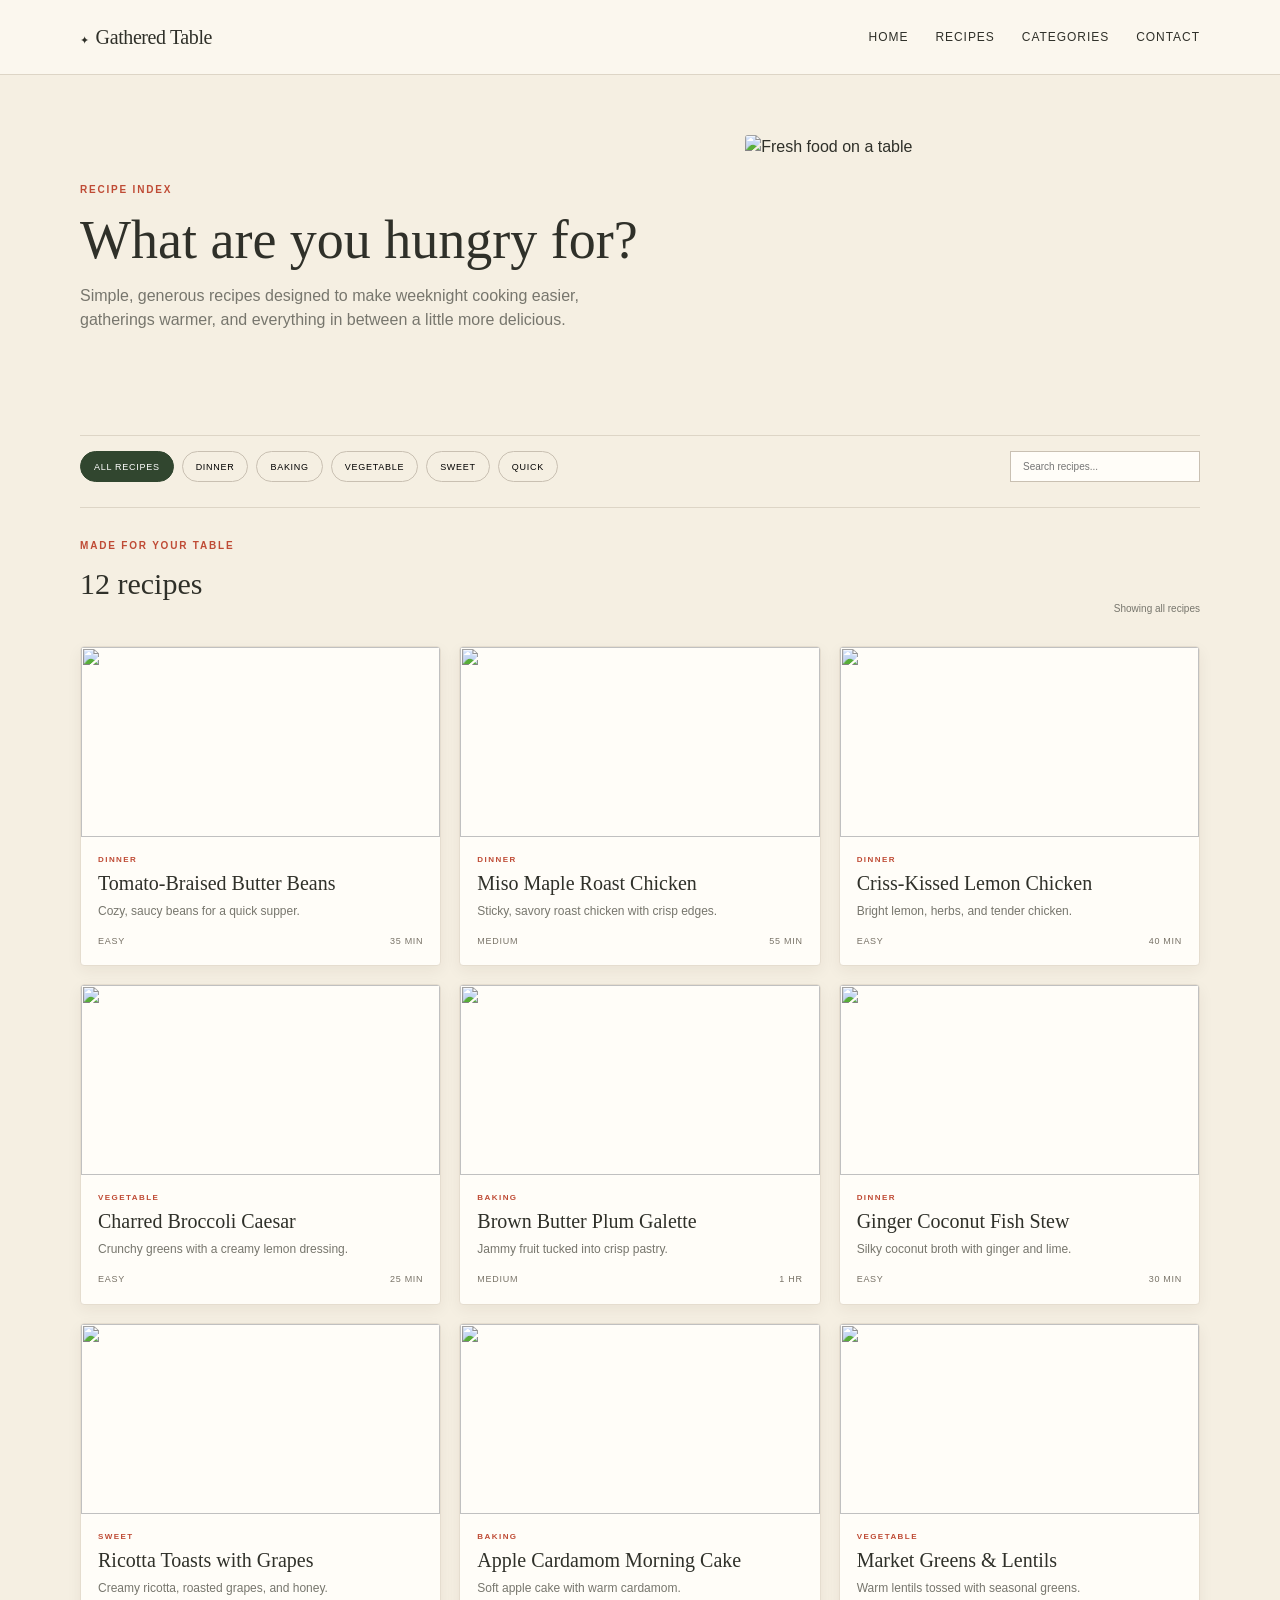
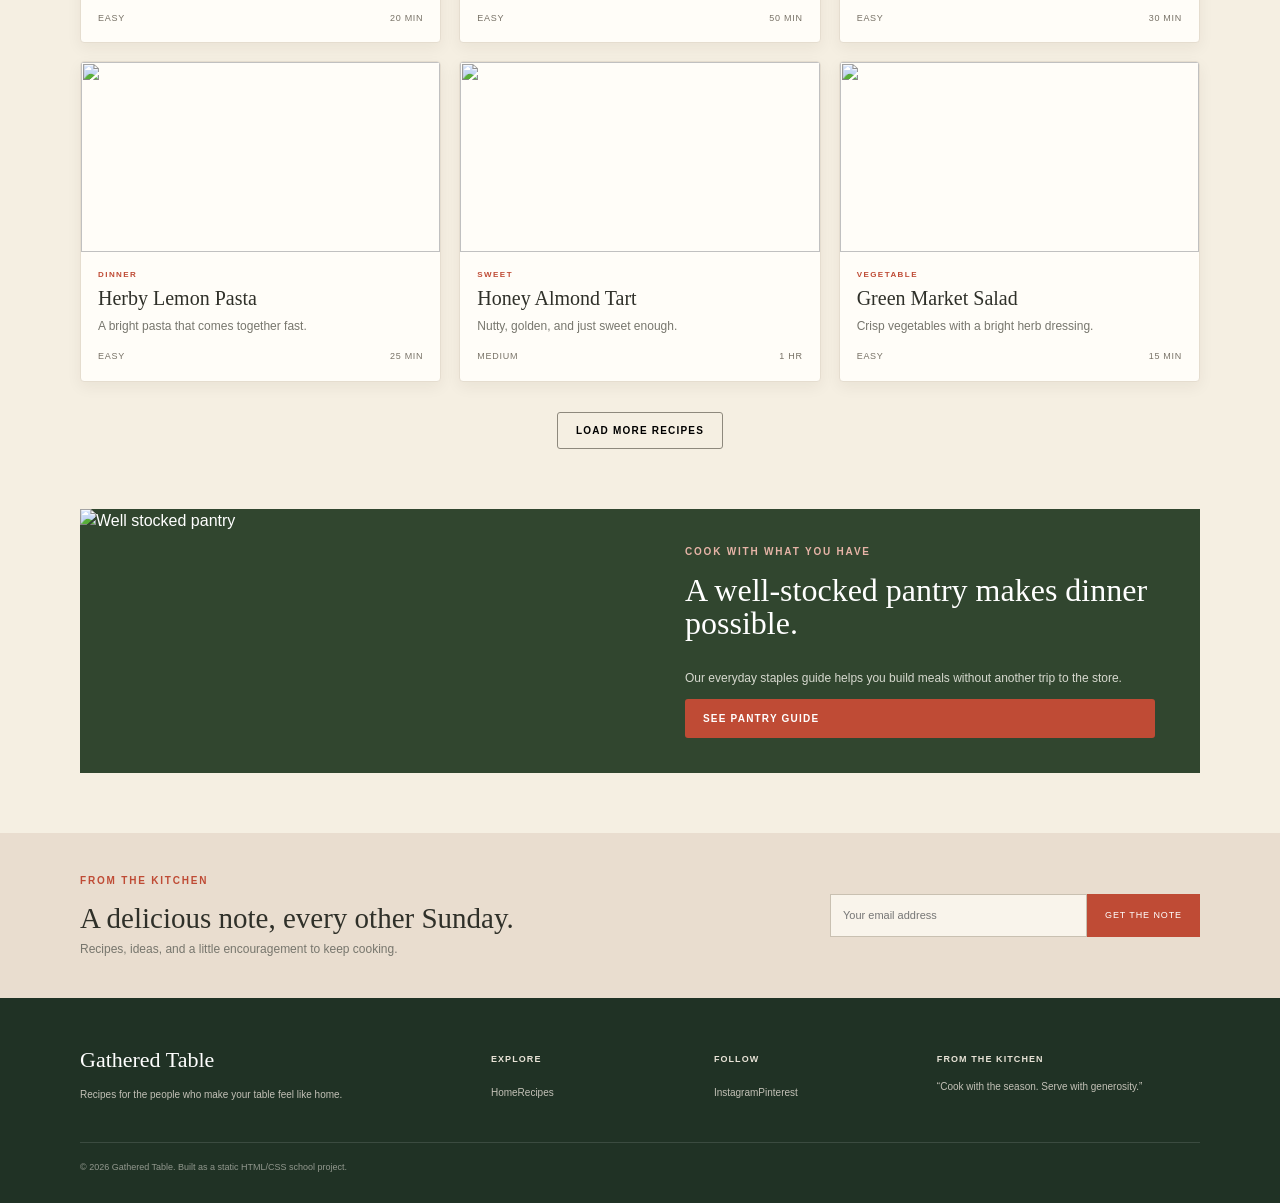
==== index.html @ a22e73cb "Add files via upload" ====
<!DOCTYPE html>
<html lang="en">
<head>
  <meta charset="UTF-8">
  <meta name="viewport" content="width=device-width, initial-scale=1.0">
  <title>Gathered Table — Recipe Index</title>
  <link rel="stylesheet" href="styles.css">
</head>
<body>
<header class="site-header">
  <div class="container nav">
    <a class="logo" href="index.html">Gathered Table</a>
    <nav class="nav-links">
      <a href="index.html">Home</a>
      <a href="recipes.html">Recipes</a>
      <a href="#categories">Categories</a>
      <a href="#contact">Contact</a>
    </nav>
  </div>
</header>

<main>
  <section class="container index-hero">
    <div>
      <div class="eyebrow">Recipe index</div>
      <h1>What are you hungry for?</h1>
      <p>Simple, generous recipes designed to make weeknight cooking easier, gatherings warmer, and everything in between a little more delicious.</p>
    </div>
    <div class="index-image">
      <img src="https://images.unsplash.com/photo-1601050690597-df0568f70950?auto=format&fit=crop&w=1000&q=85" alt="Fresh food on a table">
    </div>
  </section>

  <section class="container" id="categories">
    <div class="filters">
      <button class="filter active" onclick="filterCards('all', this)">All recipes</button>
      <button class="filter" onclick="filterCards('dinner', this)">Dinner</button>
      <button class="filter" onclick="filterCards('bake', this)">Baking</button>
      <button class="filter" onclick="filterCards('vegetable', this)">Vegetable</button>
      <button class="filter" onclick="filterCards('sweet', this)">Sweet</button>
      <button class="filter" onclick="filterCards('quick', this)">Quick</button>
      <input class="search" id="searchBox" type="search" placeholder="Search recipes..." oninput="searchCards()">
    </div>

    <div class="section-head" style="margin-top:30px;margin-bottom:0">
      <div>
        <div class="eyebrow">Made for your table</div>
        <h2 style="font-size:30px">12 recipes</h2>
      </div>
      <span style="font-size:10px;color:var(--muted)">Showing all recipes</span>
    </div>

    <div class="recipe-grid index-grid" id="recipeGrid">
      <article class="card recipe-card" data-tags="dinner quick">
        <div class="card-img"><img src="https://images.unsplash.com/photo-1547592180-85f173990554?auto=format&fit=crop&w=800&q=80" alt=""></div>
        <div class="card-body"><div class="eyebrow">Dinner</div><h3>Tomato-Braised Butter Beans</h3><p>Cozy, saucy beans for a quick supper.</p><div class="meta"><span>Easy</span><span>35 min</span></div></div>
      </article>
      <article class="card recipe-card" data-tags="dinner">
        <div class="card-img"><img src="https://images.unsplash.com/photo-1600891964599-f61ba0e24092?auto=format&fit=crop&w=800&q=80" alt=""></div>
        <div class="card-body"><div class="eyebrow">Dinner</div><h3>Miso Maple Roast Chicken</h3><p>Sticky, savory roast chicken with crisp edges.</p><div class="meta"><span>Medium</span><span>55 min</span></div></div>
      </article>
      <article class="card recipe-card" data-tags="dinner quick">
        <div class="card-img"><img src="https://images.unsplash.com/photo-1498654896293-37aacf113fd9?auto=format&fit=crop&w=800&q=80" alt=""></div>
        <div class="card-body"><div class="eyebrow">Dinner</div><h3>Criss-Kissed Lemon Chicken</h3><p>Bright lemon, herbs, and tender chicken.</p><div class="meta"><span>Easy</span><span>40 min</span></div></div>
      </article>
      <article class="card recipe-card" data-tags="vegetable quick">
        <div class="card-img"><img src="https://images.unsplash.com/photo-1512621776951-a57141f2eefd?auto=format&fit=crop&w=800&q=80" alt=""></div>
        <div class="card-body"><div class="eyebrow">Vegetable</div><h3>Charred Broccoli Caesar</h3><p>Crunchy greens with a creamy lemon dressing.</p><div class="meta"><span>Easy</span><span>25 min</span></div></div>
      </article>
      <article class="card recipe-card" data-tags="bake sweet">
        <div class="card-img"><img src="https://images.unsplash.com/photo-1519915028121-7d3463d20b13?auto=format&fit=crop&w=800&q=80" alt=""></div>
        <div class="card-body"><div class="eyebrow">Baking</div><h3>Brown Butter Plum Galette</h3><p>Jammy fruit tucked into crisp pastry.</p><div class="meta"><span>Medium</span><span>1 hr</span></div></div>
      </article>
      <article class="card recipe-card" data-tags="dinner quick">
        <div class="card-img"><img src="https://images.unsplash.com/photo-1515003197210-e0cd71810b5f?auto=format&fit=crop&w=800&q=80" alt=""></div>
        <div class="card-body"><div class="eyebrow">Dinner</div><h3>Ginger Coconut Fish Stew</h3><p>Silky coconut broth with ginger and lime.</p><div class="meta"><span>Easy</span><span>30 min</span></div></div>
      </article>
      <article class="card recipe-card" data-tags="sweet bake">
        <div class="card-img"><img src="https://images.unsplash.com/photo-1490474418585-ba9bad8fd0ea?auto=format&fit=crop&w=800&q=80" alt=""></div>
        <div class="card-body"><div class="eyebrow">Sweet</div><h3>Ricotta Toasts with Grapes</h3><p>Creamy ricotta, roasted grapes, and honey.</p><div class="meta"><span>Easy</span><span>20 min</span></div></div>
      </article>
      <article class="card recipe-card" data-tags="bake sweet">
        <div class="card-img"><img src="https://images.unsplash.com/photo-1565958011703-44f9829ba187?auto=format&fit=crop&w=800&q=80" alt=""></div>
        <div class="card-body"><div class="eyebrow">Baking</div><h3>Apple Cardamom Morning Cake</h3><p>Soft apple cake with warm cardamom.</p><div class="meta"><span>Easy</span><span>50 min</span></div></div>
      </article>
      <article class="card recipe-card" data-tags="vegetable quick">
        <div class="card-img"><img src="https://images.unsplash.com/photo-1540420773420-3366772f4999?auto=format&fit=crop&w=800&q=80" alt=""></div>
        <div class="card-body"><div class="eyebrow">Vegetable</div><h3>Market Greens & Lentils</h3><p>Warm lentils tossed with seasonal greens.</p><div class="meta"><span>Easy</span><span>30 min</span></div></div>
      </article>
      <article class="card recipe-card" data-tags="dinner">
        <div class="card-img"><img src="https://images.unsplash.com/photo-1473093295043-cdd812d0e601?auto=format&fit=crop&w=800&q=80" alt=""></div>
        <div class="card-body"><div class="eyebrow">Dinner</div><h3>Herby Lemon Pasta</h3><p>A bright pasta that comes together fast.</p><div class="meta"><span>Easy</span><span>25 min</span></div></div>
      </article>
      <article class="card recipe-card" data-tags="sweet bake">
        <div class="card-img"><img src="https://images.unsplash.com/photo-1565299507177-b0ac66763828?auto=format&fit=crop&w=800&q=80" alt=""></div>
        <div class="card-body"><div class="eyebrow">Sweet</div><h3>Honey Almond Tart</h3><p>Nutty, golden, and just sweet enough.</p><div class="meta"><span>Medium</span><span>1 hr</span></div></div>
      </article>
      <article class="card recipe-card" data-tags="vegetable">
        <div class="card-img"><img src="https://images.unsplash.com/photo-1540189549336-e6e99c3679fe?auto=format&fit=crop&w=800&q=80" alt=""></div>
        <div class="card-body"><div class="eyebrow">Vegetable</div><h3>Green Market Salad</h3><p>Crisp vegetables with a bright herb dressing.</p><div class="meta"><span>Easy</span><span>15 min</span></div></div>
      </article>
    </div>

    <div style="text-align:center;margin:30px 0 60px">
      <button class="btn btn-outline" onclick="alert('You reached the end of the recipe index!')">Load more recipes</button>
    </div>

    <section class="pantry">
      <div class="pantry-image"><img src="https://images.unsplash.com/photo-1596040033229-a9821ebd058d?auto=format&fit=crop&w=1000&q=85" alt="Well stocked pantry"></div>
      <div class="pantry-copy">
        <div class="eyebrow" style="color:#e6b4a7">Cook with what you have</div>
        <h2>A well-stocked pantry makes dinner possible.</h2>
        <p>Our everyday staples guide helps you build meals without another trip to the store.</p>
        <a class="btn btn-primary" href="#">See pantry guide</a>
      </div>
    </section>
  </section>

  <section class="newsletter" style="margin-top:60px">
    <div class="container newsletter-inner">
      <div>
        <div class="eyebrow">From the kitchen</div>
        <h2>A delicious note, every other Sunday.</h2>
        <p>Recipes, ideas, and a little encouragement to keep cooking.</p>
      </div>
      <form class="signup" onsubmit="event.preventDefault(); alert('Thanks for signing up!');">
        <input type="email" placeholder="Your email address" required>
        <button type="submit">Get the note</button>
      </form>
    </div>
  </section>
</main>

<footer class="footer" id="contact">
  <div class="container footer-grid">
    <div><h3>Gathered Table</h3><p>Recipes for the people who make your table feel like home.</p></div>
    <div><h4>Explore</h4><a href="index.html">Home</a><a href="recipes.html">Recipes</a></div>
    <div><h4>Follow</h4><a href="#">Instagram</a><a href="#">Pinterest</a></div>
    <div><h4>From the kitchen</h4><p>“Cook with the season. Serve with generosity.”</p></div>
  </div>
  <div class="container footer-bottom">© 2026 Gathered Table. Built as a static HTML/CSS school project.</div>
</footer>

<script>
let activeTag = 'all';

function filterCards(tag, button){
  activeTag = tag;
  document.querySelectorAll('.filter').forEach(b => b.classList.remove('active'));
  button.classList.add('active');
  applyFilters();
}
function searchCards(){ applyFilters(); }
function applyFilters(){
  const search = document.getElementById('searchBox').value.toLowerCase().trim();
  document.querySelectorAll('.recipe-card').forEach(card => {
    const tags = card.dataset.tags;
    const title = card.querySelector('h3').textContent.toLowerCase();
    const desc = card.querySelector('p').textContent.toLowerCase();
    const tagMatch = activeTag === 'all' || tags.includes(activeTag);
    const searchMatch = !search || title.includes(search) || desc.includes(search) || tags.includes(search);
    card.style.display = tagMatch && searchMatch ? '' : 'none';
  });
}
</script>
</body>
</html>
---- styles.css ----
:root{
  --cream:#f5efe2;
  --cream-2:#fbf7ee;
  --green:#31462f;
  --green-dark:#203225;
  --red:#bf4b35;
  --text:#2f3029;
  --muted:#77766d;
  --line:#ddd5c6;
  --white:#fffdf8;
  --serif: Georgia, "Times New Roman", serif;
  --sans: Arial, Helvetica, sans-serif;
}

*{box-sizing:border-box}
html{scroll-behavior:smooth}
body{
  margin:0;
  color:var(--text);
  background:var(--cream);
  font-family:var(--sans);
  line-height:1.5;
}
a{color:inherit;text-decoration:none}
img{display:block;width:100%;height:100%;object-fit:cover}

.container{width:min(1120px,92%);margin:auto}
.site-header{
  background:var(--cream-2);
  border-bottom:1px solid var(--line);
}
.nav{
  min-height:74px;
  display:flex;
  align-items:center;
  justify-content:space-between;
  gap:30px;
}
.logo{
  font-family:var(--serif);
  font-size:20px;
  letter-spacing:-.4px;
}
.logo::before{content:"✦";font-size:11px;margin-right:7px}
.nav-links{display:flex;gap:27px;font-size:12px;text-transform:uppercase;letter-spacing:.08em}
.nav-links a:hover{color:var(--red)}

.hero{
  display:grid;
  grid-template-columns:1fr 1fr;
  min-height:430px;
}
.hero-copy{
  padding:75px 8%;
  display:flex;
  justify-content:center;
  flex-direction:column;
}
.eyebrow{
  color:var(--red);
  text-transform:uppercase;
  font-size:10px;
  letter-spacing:.18em;
  font-weight:700;
  margin-bottom:15px;
}
h1,h2,h3{
  font-family:var(--serif);
  font-weight:400;
  line-height:1.05;
  margin:0 0 16px;
}
.hero h1{font-size:56px;max-width:520px}
.hero p{max-width:510px;color:var(--muted);font-size:14px}
.hero-image{min-height:430px}

.btns{display:flex;gap:10px;margin-top:20px;flex-wrap:wrap}
.btn{
  display:inline-block;
  padding:12px 18px;
  border-radius:3px;
  font-size:10px;
  text-transform:uppercase;
  letter-spacing:.12em;
  font-weight:700;
}
.btn-primary{background:var(--red);color:white}
.btn-outline{border:1px solid #8e897d;background:transparent}

.green-strip{
  background:var(--green);
  color:white;
  padding:16px 0;
  font-size:11px;
  text-transform:uppercase;
  letter-spacing:.11em;
}
.green-strip .container{display:flex;justify-content:space-between;gap:20px}

.section{padding:72px 0}
.section-head{
  display:flex;
  justify-content:space-between;
  align-items:end;
  gap:20px;
  margin-bottom:28px;
}
.section h2{font-size:38px}
.section-intro{color:var(--muted);font-size:13px;max-width:520px}
.text-link{
  font-size:10px;
  text-transform:uppercase;
  letter-spacing:.1em;
  border-bottom:1px solid var(--text);
  padding-bottom:5px;
}

.recipe-grid{
  display:grid;
  grid-template-columns:repeat(3,1fr);
  gap:18px;
}
.card{
  background:var(--white);
  border:1px solid #e5ddcf;
  box-shadow:0 5px 15px rgba(44,35,20,.06);
  border-radius:4px;
  overflow:hidden;
}
.card-img{height:220px}
.card-body{padding:17px}
.card .eyebrow{margin-bottom:7px;font-size:8px}
.card h3{font-size:23px;margin-bottom:8px}
.card p{font-size:12px;color:var(--muted);margin:0 0 15px}
.meta{
  display:flex;
  justify-content:space-between;
  color:#777166;
  font-size:9px;
  text-transform:uppercase;
  letter-spacing:.08em;
}

.appetite{padding:0 0 70px}
.appetite-grid{
  display:grid;
  grid-template-columns:repeat(4,1fr);
  gap:12px;
}
.appetite-card{
  height:250px;
  position:relative;
  overflow:hidden;
  border-radius:4px;
}
.appetite-card::after{
  content:"";
  position:absolute;inset:0;
  background:linear-gradient(transparent 45%,rgba(0,0,0,.72));
}
.appetite-card .label{
  position:absolute;z-index:2;left:18px;bottom:18px;
  color:white;font-family:var(--serif);font-size:20px;
}
.quote{
  background:var(--red);
  color:white;
  padding:68px 20px;
  text-align:center;
}
.quote p{
  font-family:var(--serif);
  font-size:24px;
  max-width:650px;
  margin:auto;
}

.newsletter{
  padding:40px 0;
  background:#e9ddcf;
}
.newsletter-inner{
  display:flex;align-items:center;justify-content:space-between;gap:30px;
}
.newsletter h2{font-size:29px;margin-bottom:7px}
.newsletter p{font-size:12px;color:var(--muted);margin:0}
.signup{display:flex;min-width:370px}
.signup input{
  flex:1;border:1px solid #c9c0b1;background:#f9f4eb;padding:12px;
  font:inherit;font-size:11px;
}
.signup button{
  border:0;background:var(--red);color:#fff;padding:0 18px;
  text-transform:uppercase;font-size:9px;letter-spacing:.1em;
}

.footer{
  background:var(--green-dark);
  color:#e8e3d7;
  padding:50px 0 28px;
}
.footer-grid{display:grid;grid-template-columns:2fr 1fr 1fr 1.4fr;gap:35px}
.footer h3{font-size:22px;color:white}
.footer h4{font-size:9px;text-transform:uppercase;letter-spacing:.12em;margin:5px 0 12px}
.footer a,.footer p{font-size:10px;color:#c3c1b7;margin:5px 0}
.footer-bottom{
  border-top:1px solid rgba(255,255,255,.12);
  margin-top:35px;padding-top:18px;
  color:#92988e;font-size:9px;
}

.index-hero{
  padding:60px 0 40px;
  display:grid;grid-template-columns:1.15fr .85fr;gap:50px;align-items:center;
}
.index-hero h1{font-size:54px}
.index-hero p{color:var(--muted);max-width:540px}
.index-image{height:260px;border-radius:3px;overflow:hidden}

.filters{
  display:flex;gap:8px;flex-wrap:wrap;
  padding:15px 0 25px;border-top:1px solid var(--line);border-bottom:1px solid var(--line);
}
.filter{
  border:1px solid #c9c0b2;background:transparent;padding:8px 13px;
  border-radius:20px;font-size:9px;text-transform:uppercase;letter-spacing:.08em;
}
.filter.active{background:var(--green);border-color:var(--green);color:white}
.search{
  margin-left:auto;border:1px solid #c9c0b2;background:var(--white);
  padding:9px 12px;min-width:190px;font-size:10px;
}
.index-grid{grid-template-columns:repeat(3,1fr);margin-top:30px}
.index-grid .card-img{height:190px}
.index-grid .card h3{font-size:20px}
.pantry{
  margin-top:60px;background:var(--green);color:white;
  display:grid;grid-template-columns:1fr 1fr;min-height:210px;
}
.pantry-copy{padding:35px 45px;display:flex;flex-direction:column;justify-content:center}
.pantry-copy h2{font-size:32px}
.pantry-copy p{color:#d7d9cf;font-size:12px}
.pantry-image{min-height:210px}

@media(max-width:800px){
  .nav{min-height:64px}
  .nav-links{gap:12px;font-size:9px}
  .hero,.index-hero,.pantry{grid-template-columns:1fr}
  .hero-copy{padding:55px 8%}
  .hero h1,.index-hero h1{font-size:43px}
  .hero-image{min-height:300px}
  .recipe-grid,.index-grid{grid-template-columns:1fr 1fr}
  .appetite-grid{grid-template-columns:1fr 1fr}
  .newsletter-inner{align-items:flex-start;flex-direction:column}
  .signup{width:100%;min-width:0}
  .footer-grid{grid-template-columns:1fr 1fr}
  .search{margin-left:0;width:100%}
}
@media(max-width:520px){
  .nav-links a:nth-child(n+3){display:none}
  .green-strip .container{flex-direction:column}
  .recipe-grid,.index-grid,.appetite-grid,.footer-grid{grid-template-columns:1fr}
  .section{padding:50px 0}
  .section-head{display:block}
  .section-head .text-link{display:inline-block;margin-top:12px}
  .appetite-card{height:210px}
}
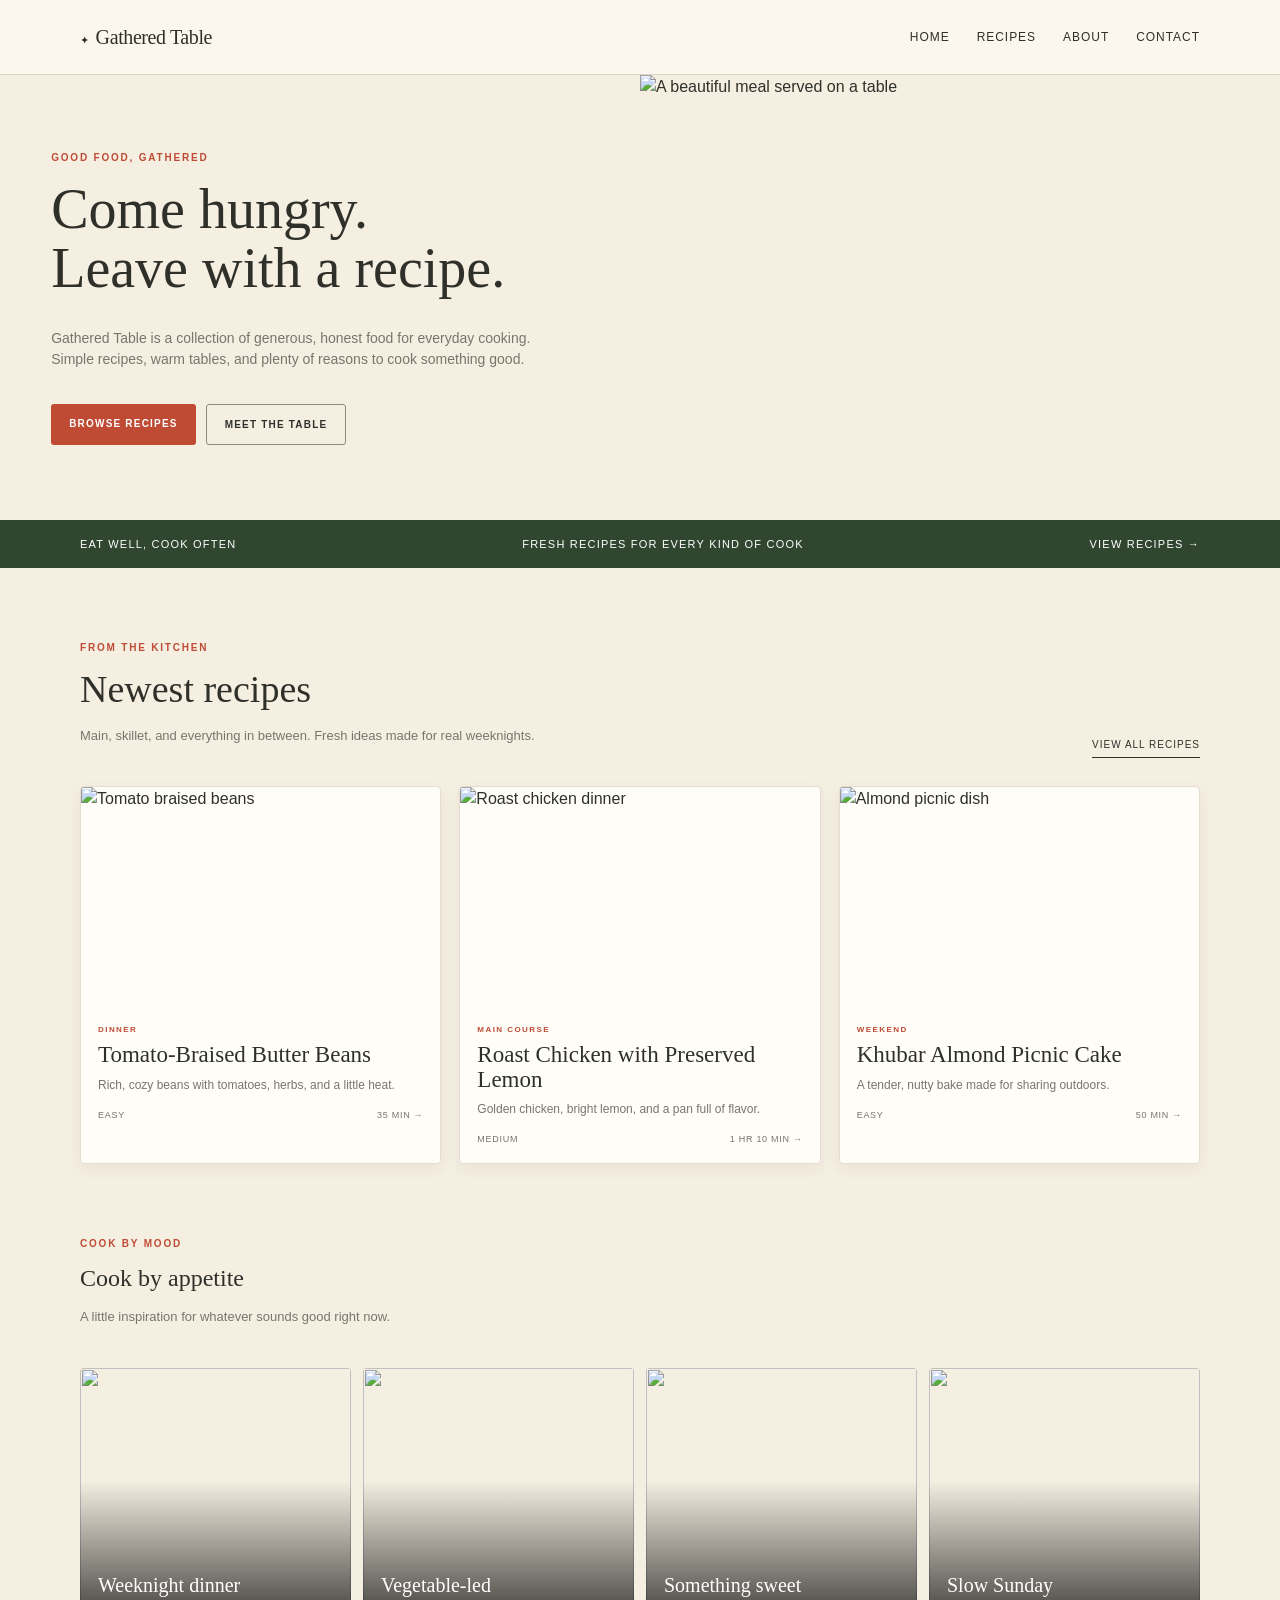
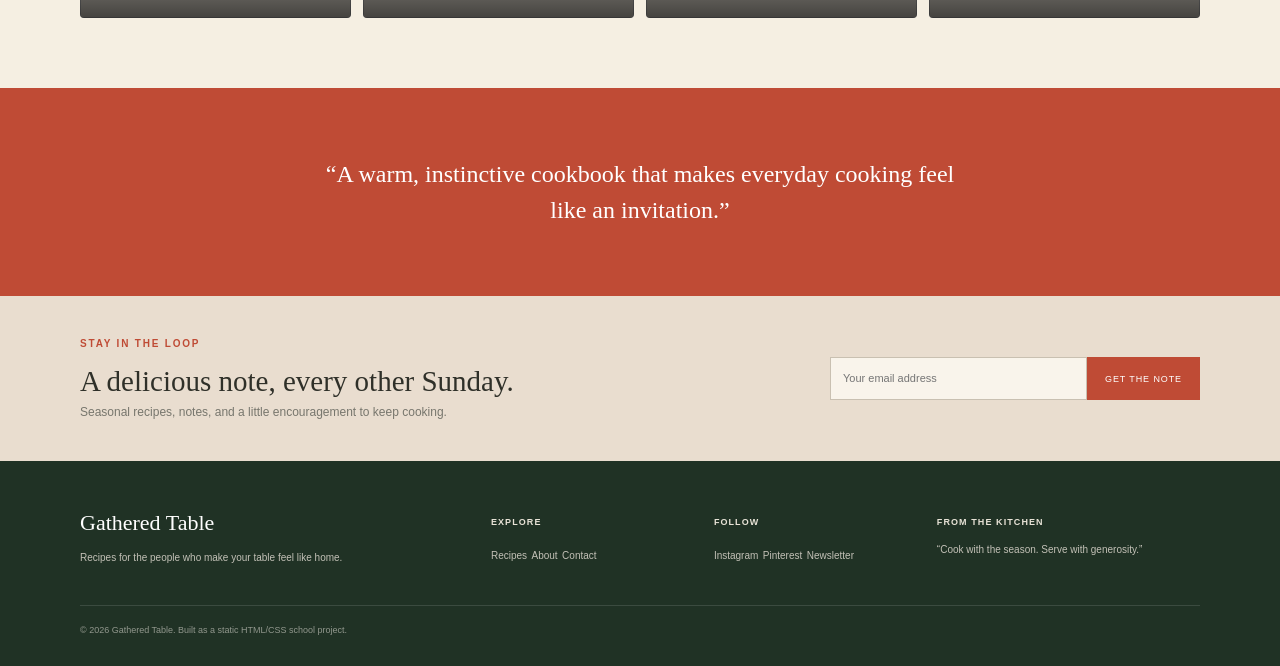
==== commit ce707270: "Add files via upload" ====
--- a/index.html
+++ b/index.html
@@ -3,7 +3,7 @@
 <head>
   <meta charset="UTF-8">
   <meta name="viewport" content="width=device-width, initial-scale=1.0">
-  <title>Gathered Table — Recipe Index</title>
+  <title>Gathered Table — Home</title>
   <link rel="stylesheet" href="styles.css">
 </head>
 <body>
@@ -13,118 +13,108 @@
     <nav class="nav-links">
       <a href="index.html">Home</a>
       <a href="recipes.html">Recipes</a>
-      <a href="#categories">Categories</a>
+      <a href="#about">About</a>
       <a href="#contact">Contact</a>
     </nav>
   </div>
 </header>
 
 <main>
-  <section class="container index-hero">
-    <div>
-      <div class="eyebrow">Recipe index</div>
-      <h1>What are you hungry for?</h1>
-      <p>Simple, generous recipes designed to make weeknight cooking easier, gatherings warmer, and everything in between a little more delicious.</p>
+  <section class="hero">
+    <div class="hero-copy">
+      <div class="eyebrow">Good food, gathered</div>
+      <h1>Come hungry.<br>Leave with a recipe.</h1>
+      <p>Gathered Table is a collection of generous, honest food for everyday cooking. Simple recipes, warm tables, and plenty of reasons to cook something good.</p>
+      <div class="btns">
+        <a class="btn btn-primary" href="recipes.html">Browse recipes</a>
+        <a class="btn btn-outline" href="#about">Meet the table</a>
+      </div>
     </div>
-    <div class="index-image">
-      <img src="https://images.unsplash.com/photo-1601050690597-df0568f70950?auto=format&fit=crop&w=1000&q=85" alt="Fresh food on a table">
+    <div class="hero-image">
+      <img src="https://images.unsplash.com/photo-1547592180-85f173990554?auto=format&fit=crop&w=1200&q=85" alt="A beautiful meal served on a table">
     </div>
   </section>
 
-  <section class="container" id="categories">
-    <div class="filters">
-      <button class="filter active" onclick="filterCards('all', this)">All recipes</button>
-      <button class="filter" onclick="filterCards('dinner', this)">Dinner</button>
-      <button class="filter" onclick="filterCards('bake', this)">Baking</button>
-      <button class="filter" onclick="filterCards('vegetable', this)">Vegetable</button>
-      <button class="filter" onclick="filterCards('sweet', this)">Sweet</button>
-      <button class="filter" onclick="filterCards('quick', this)">Quick</button>
-      <input class="search" id="searchBox" type="search" placeholder="Search recipes..." oninput="searchCards()">
+  <div class="green-strip">
+    <div class="container">
+      <span>Eat well, cook often</span>
+      <span>Fresh recipes for every kind of cook</span>
+      <span>View recipes →</span>
+    </div>
+  </div>
+
+  <section class="section container">
+    <div class="section-head">
+      <div>
+        <div class="eyebrow">From the kitchen</div>
+        <h2>Newest recipes</h2>
+        <p class="section-intro">Main, skillet, and everything in between. Fresh ideas made for real weeknights.</p>
+      </div>
+      <a class="text-link" href="recipes.html">View all recipes</a>
     </div>
 
-    <div class="section-head" style="margin-top:30px;margin-bottom:0">
-      <div>
-        <div class="eyebrow">Made for your table</div>
-        <h2 style="font-size:30px">12 recipes</h2>
-      </div>
-      <span style="font-size:10px;color:var(--muted)">Showing all recipes</span>
-    </div>
+    <div class="recipe-grid">
+      <article class="card">
+        <div class="card-img"><img src="https://images.unsplash.com/photo-1547592180-85f173990554?auto=format&fit=crop&w=900&q=80" alt="Tomato braised beans"></div>
+        <div class="card-body">
+          <div class="eyebrow">Dinner</div>
+          <h3>Tomato-Braised Butter Beans</h3>
+          <p>Rich, cozy beans with tomatoes, herbs, and a little heat.</p>
+          <div class="meta"><span>Easy</span><span>35 min →</span></div>
+        </div>
+      </article>
 
-    <div class="recipe-grid index-grid" id="recipeGrid">
-      <article class="card recipe-card" data-tags="dinner quick">
-        <div class="card-img"><img src="https://images.unsplash.com/photo-1547592180-85f173990554?auto=format&fit=crop&w=800&q=80" alt=""></div>
-        <div class="card-body"><div class="eyebrow">Dinner</div><h3>Tomato-Braised Butter Beans</h3><p>Cozy, saucy beans for a quick supper.</p><div class="meta"><span>Easy</span><span>35 min</span></div></div>
+      <article class="card">
+        <div class="card-img"><img src="https://images.unsplash.com/photo-1600891964599-f61ba0e24092?auto=format&fit=crop&w=900&q=80" alt="Roast chicken dinner"></div>
+        <div class="card-body">
+          <div class="eyebrow">Main course</div>
+          <h3>Roast Chicken with Preserved Lemon</h3>
+          <p>Golden chicken, bright lemon, and a pan full of flavor.</p>
+          <div class="meta"><span>Medium</span><span>1 hr 10 min →</span></div>
+        </div>
       </article>
-      <article class="card recipe-card" data-tags="dinner">
-        <div class="card-img"><img src="https://images.unsplash.com/photo-1600891964599-f61ba0e24092?auto=format&fit=crop&w=800&q=80" alt=""></div>
-        <div class="card-body"><div class="eyebrow">Dinner</div><h3>Miso Maple Roast Chicken</h3><p>Sticky, savory roast chicken with crisp edges.</p><div class="meta"><span>Medium</span><span>55 min</span></div></div>
-      </article>
-      <article class="card recipe-card" data-tags="dinner quick">
-        <div class="card-img"><img src="https://images.unsplash.com/photo-1498654896293-37aacf113fd9?auto=format&fit=crop&w=800&q=80" alt=""></div>
-        <div class="card-body"><div class="eyebrow">Dinner</div><h3>Criss-Kissed Lemon Chicken</h3><p>Bright lemon, herbs, and tender chicken.</p><div class="meta"><span>Easy</span><span>40 min</span></div></div>
-      </article>
-      <article class="card recipe-card" data-tags="vegetable quick">
-        <div class="card-img"><img src="https://images.unsplash.com/photo-1512621776951-a57141f2eefd?auto=format&fit=crop&w=800&q=80" alt=""></div>
-        <div class="card-body"><div class="eyebrow">Vegetable</div><h3>Charred Broccoli Caesar</h3><p>Crunchy greens with a creamy lemon dressing.</p><div class="meta"><span>Easy</span><span>25 min</span></div></div>
-      </article>
-      <article class="card recipe-card" data-tags="bake sweet">
-        <div class="card-img"><img src="https://images.unsplash.com/photo-1519915028121-7d3463d20b13?auto=format&fit=crop&w=800&q=80" alt=""></div>
-        <div class="card-body"><div class="eyebrow">Baking</div><h3>Brown Butter Plum Galette</h3><p>Jammy fruit tucked into crisp pastry.</p><div class="meta"><span>Medium</span><span>1 hr</span></div></div>
-      </article>
-      <article class="card recipe-card" data-tags="dinner quick">
-        <div class="card-img"><img src="https://images.unsplash.com/photo-1515003197210-e0cd71810b5f?auto=format&fit=crop&w=800&q=80" alt=""></div>
-        <div class="card-body"><div class="eyebrow">Dinner</div><h3>Ginger Coconut Fish Stew</h3><p>Silky coconut broth with ginger and lime.</p><div class="meta"><span>Easy</span><span>30 min</span></div></div>
-      </article>
-      <article class="card recipe-card" data-tags="sweet bake">
-        <div class="card-img"><img src="https://images.unsplash.com/photo-1490474418585-ba9bad8fd0ea?auto=format&fit=crop&w=800&q=80" alt=""></div>
-        <div class="card-body"><div class="eyebrow">Sweet</div><h3>Ricotta Toasts with Grapes</h3><p>Creamy ricotta, roasted grapes, and honey.</p><div class="meta"><span>Easy</span><span>20 min</span></div></div>
-      </article>
-      <article class="card recipe-card" data-tags="bake sweet">
-        <div class="card-img"><img src="https://images.unsplash.com/photo-1565958011703-44f9829ba187?auto=format&fit=crop&w=800&q=80" alt=""></div>
-        <div class="card-body"><div class="eyebrow">Baking</div><h3>Apple Cardamom Morning Cake</h3><p>Soft apple cake with warm cardamom.</p><div class="meta"><span>Easy</span><span>50 min</span></div></div>
-      </article>
-      <article class="card recipe-card" data-tags="vegetable quick">
-        <div class="card-img"><img src="https://images.unsplash.com/photo-1540420773420-3366772f4999?auto=format&fit=crop&w=800&q=80" alt=""></div>
-        <div class="card-body"><div class="eyebrow">Vegetable</div><h3>Market Greens & Lentils</h3><p>Warm lentils tossed with seasonal greens.</p><div class="meta"><span>Easy</span><span>30 min</span></div></div>
-      </article>
-      <article class="card recipe-card" data-tags="dinner">
-        <div class="card-img"><img src="https://images.unsplash.com/photo-1473093295043-cdd812d0e601?auto=format&fit=crop&w=800&q=80" alt=""></div>
-        <div class="card-body"><div class="eyebrow">Dinner</div><h3>Herby Lemon Pasta</h3><p>A bright pasta that comes together fast.</p><div class="meta"><span>Easy</span><span>25 min</span></div></div>
-      </article>
-      <article class="card recipe-card" data-tags="sweet bake">
-        <div class="card-img"><img src="https://images.unsplash.com/photo-1565299507177-b0ac66763828?auto=format&fit=crop&w=800&q=80" alt=""></div>
-        <div class="card-body"><div class="eyebrow">Sweet</div><h3>Honey Almond Tart</h3><p>Nutty, golden, and just sweet enough.</p><div class="meta"><span>Medium</span><span>1 hr</span></div></div>
-      </article>
-      <article class="card recipe-card" data-tags="vegetable">
-        <div class="card-img"><img src="https://images.unsplash.com/photo-1540189549336-e6e99c3679fe?auto=format&fit=crop&w=800&q=80" alt=""></div>
-        <div class="card-body"><div class="eyebrow">Vegetable</div><h3>Green Market Salad</h3><p>Crisp vegetables with a bright herb dressing.</p><div class="meta"><span>Easy</span><span>15 min</span></div></div>
+
+      <article class="card">
+        <div class="card-img"><img src="https://images.unsplash.com/photo-1565299624946-b28f40a0ae38?auto=format&fit=crop&w=900&q=80" alt="Almond picnic dish"></div>
+        <div class="card-body">
+          <div class="eyebrow">Weekend</div>
+          <h3>Khubar Almond Picnic Cake</h3>
+          <p>A tender, nutty bake made for sharing outdoors.</p>
+          <div class="meta"><span>Easy</span><span>50 min →</span></div>
+        </div>
       </article>
     </div>
-
-    <div style="text-align:center;margin:30px 0 60px">
-      <button class="btn btn-outline" onclick="alert('You reached the end of the recipe index!')">Load more recipes</button>
-    </div>
-
-    <section class="pantry">
-      <div class="pantry-image"><img src="https://images.unsplash.com/photo-1596040033229-a9821ebd058d?auto=format&fit=crop&w=1000&q=85" alt="Well stocked pantry"></div>
-      <div class="pantry-copy">
-        <div class="eyebrow" style="color:#e6b4a7">Cook with what you have</div>
-        <h2>A well-stocked pantry makes dinner possible.</h2>
-        <p>Our everyday staples guide helps you build meals without another trip to the store.</p>
-        <a class="btn btn-primary" href="#">See pantry guide</a>
-      </div>
-    </section>
   </section>
 
-  <section class="newsletter" style="margin-top:60px">
+  <section class="appetite container">
+    <div class="section-head">
+      <div>
+        <div class="eyebrow">Cook by mood</div>
+        <h2>Cook by appetite</h2>
+        <p class="section-intro">A little inspiration for whatever sounds good right now.</p>
+      </div>
+    </div>
+    <div class="appetite-grid">
+      <a class="appetite-card" href="recipes.html"><img src="https://images.unsplash.com/photo-1473093295043-cdd812d0e601?auto=format&fit=crop&w=800&q=80" alt=""><span class="label">Weeknight dinner</span></a>
+      <a class="appetite-card" href="recipes.html"><img src="https://images.unsplash.com/photo-1512621776951-a57141f2eefd?auto=format&fit=crop&w=800&q=80" alt=""><span class="label">Vegetable-led</span></a>
+      <a class="appetite-card" href="recipes.html"><img src="https://images.unsplash.com/photo-1490474418585-ba9bad8fd0ea?auto=format&fit=crop&w=800&q=80" alt=""><span class="label">Something sweet</span></a>
+      <a class="appetite-card" href="recipes.html"><img src="https://images.unsplash.com/photo-1528712306091-ed0763094c98?auto=format&fit=crop&w=800&q=80" alt=""><span class="label">Slow Sunday</span></a>
+    </div>
+  </section>
+
+  <section class="quote">
+    <p>“A warm, instinctive cookbook that makes everyday cooking feel like an invitation.”</p>
+  </section>
+
+  <section class="newsletter" id="about">
     <div class="container newsletter-inner">
       <div>
-        <div class="eyebrow">From the kitchen</div>
+        <div class="eyebrow">Stay in the loop</div>
         <h2>A delicious note, every other Sunday.</h2>
-        <p>Recipes, ideas, and a little encouragement to keep cooking.</p>
+        <p>Seasonal recipes, notes, and a little encouragement to keep cooking.</p>
       </div>
       <form class="signup" onsubmit="event.preventDefault(); alert('Thanks for signing up!');">
-        <input type="email" placeholder="Your email address" required>
+        <input type="email" placeholder="Your email address" aria-label="Your email address" required>
         <button type="submit">Get the note</button>
       </form>
     </div>
@@ -133,35 +123,28 @@
 
 <footer class="footer" id="contact">
   <div class="container footer-grid">
-    <div><h3>Gathered Table</h3><p>Recipes for the people who make your table feel like home.</p></div>
-    <div><h4>Explore</h4><a href="index.html">Home</a><a href="recipes.html">Recipes</a></div>
-    <div><h4>Follow</h4><a href="#">Instagram</a><a href="#">Pinterest</a></div>
-    <div><h4>From the kitchen</h4><p>“Cook with the season. Serve with generosity.”</p></div>
+    <div>
+      <h3>Gathered Table</h3>
+      <p>Recipes for the people who make your table feel like home.</p>
+    </div>
+    <div>
+      <h4>Explore</h4>
+      <a href="recipes.html">Recipes</a>
+      <a href="#about">About</a>
+      <a href="#contact">Contact</a>
+    </div>
+    <div>
+      <h4>Follow</h4>
+      <a href="#">Instagram</a>
+      <a href="#">Pinterest</a>
+      <a href="#">Newsletter</a>
+    </div>
+    <div>
+      <h4>From the kitchen</h4>
+      <p>“Cook with the season. Serve with generosity.”</p>
+    </div>
   </div>
   <div class="container footer-bottom">© 2026 Gathered Table. Built as a static HTML/CSS school project.</div>
 </footer>
-
-<script>
-let activeTag = 'all';
-
-function filterCards(tag, button){
-  activeTag = tag;
-  document.querySelectorAll('.filter').forEach(b => b.classList.remove('active'));
-  button.classList.add('active');
-  applyFilters();
-}
-function searchCards(){ applyFilters(); }
-function applyFilters(){
-  const search = document.getElementById('searchBox').value.toLowerCase().trim();
-  document.querySelectorAll('.recipe-card').forEach(card => {
-    const tags = card.dataset.tags;
-    const title = card.querySelector('h3').textContent.toLowerCase();
-    const desc = card.querySelector('p').textContent.toLowerCase();
-    const tagMatch = activeTag === 'all' || tags.includes(activeTag);
-    const searchMatch = !search || title.includes(search) || desc.includes(search) || tags.includes(search);
-    card.style.display = tagMatch && searchMatch ? '' : 'none';
-  });
-}
-</script>
 </body>
 </html>
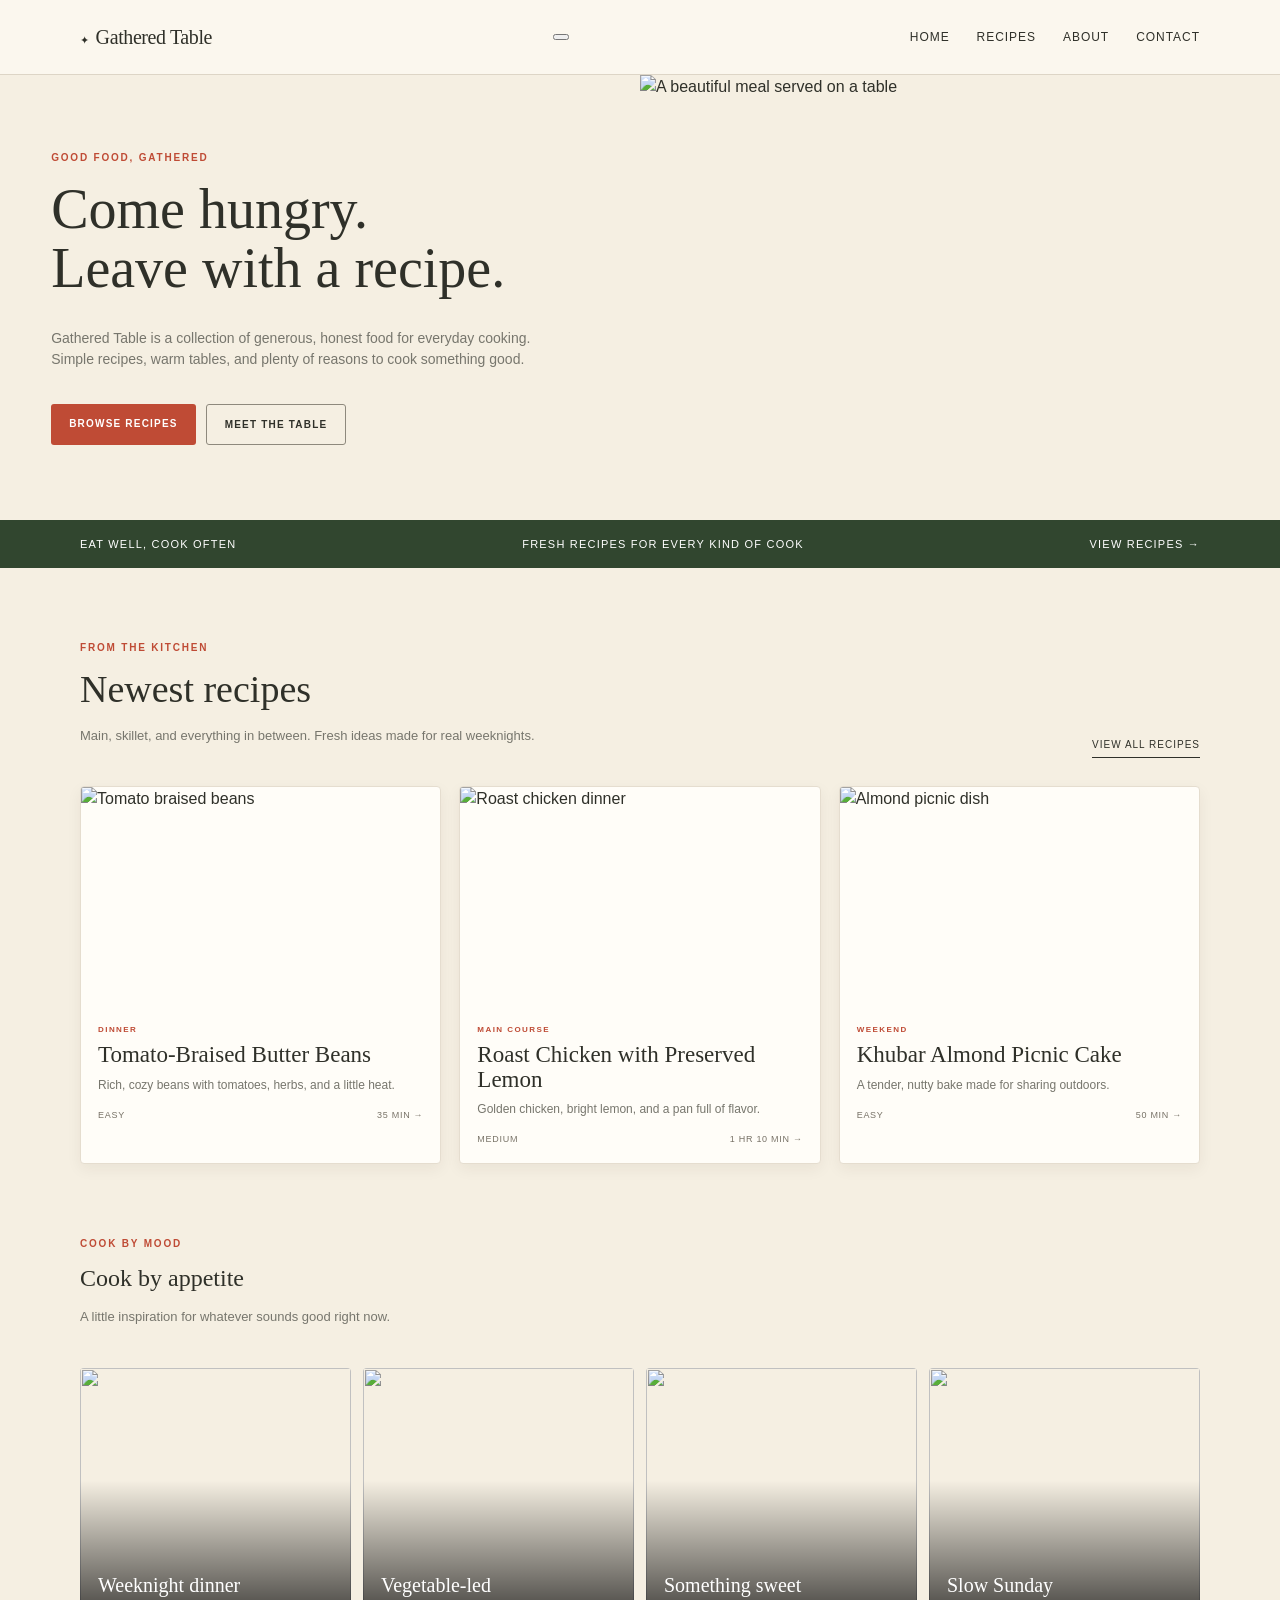
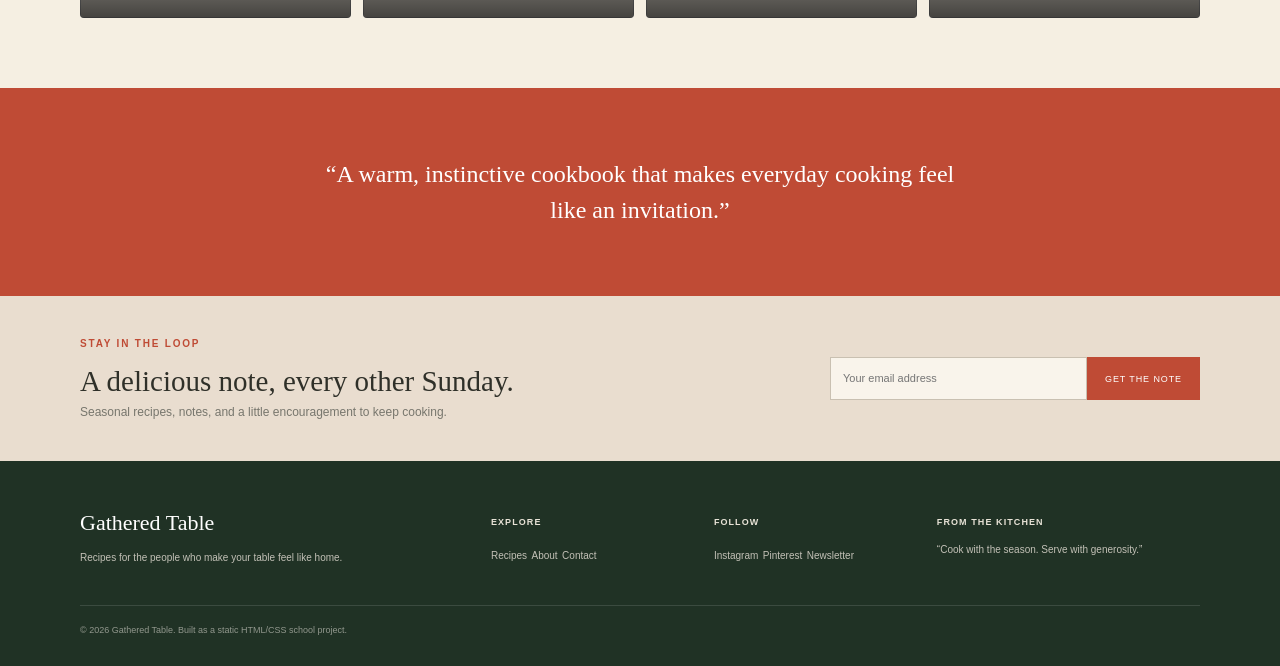
==== commit 12554c1e: "Enhance HTML structure and mobile navigation Added theme color meta tag and improved mobile navigati" ====
--- a/index.html
+++ b/index.html
@@ -3,6 +3,7 @@
 <head>
   <meta charset="UTF-8">
   <meta name="viewport" content="width=device-width, initial-scale=1.0">
+  <meta name="theme-color" content="#31462f">
   <title>Gathered Table — Home</title>
   <link rel="stylesheet" href="styles.css">
 </head>
@@ -10,8 +11,9 @@
 <header class="site-header">
   <div class="container nav">
     <a class="logo" href="index.html">Gathered Table</a>
-    <nav class="nav-links">
-      <a href="index.html">Home</a>
+    <button class="nav-toggle" id="navToggle" aria-label="Toggle menu" aria-expanded="false" aria-controls="navLinks"><span></span></button>
+    <nav class="nav-links" id="navLinks" aria-label="Main">
+      <a href="index.html" aria-current="page">Home</a>
       <a href="recipes.html">Recipes</a>
       <a href="#about">About</a>
       <a href="#contact">Contact</a>
@@ -31,7 +33,7 @@
       </div>
     </div>
     <div class="hero-image">
-      <img src="https://images.unsplash.com/photo-1547592180-85f173990554?auto=format&fit=crop&w=1200&q=85" alt="A beautiful meal served on a table">
+      <img src="https://images.unsplash.com/photo-1547592180-85f173990554?auto=format&fit=crop&w=1200&q=85" alt="A beautiful meal served on a table" fetchpriority="high">
     </div>
   </section>
 
@@ -55,7 +57,7 @@
 
     <div class="recipe-grid">
       <article class="card">
-        <div class="card-img"><img src="https://images.unsplash.com/photo-1547592180-85f173990554?auto=format&fit=crop&w=900&q=80" alt="Tomato braised beans"></div>
+        <div class="card-img"><img src="https://images.unsplash.com/photo-1547592180-85f173990554?auto=format&fit=crop&w=900&q=80" alt="Tomato braised beans" loading="lazy" decoding="async"></div>
         <div class="card-body">
           <div class="eyebrow">Dinner</div>
           <h3>Tomato-Braised Butter Beans</h3>
@@ -65,7 +67,7 @@
       </article>
 
       <article class="card">
-        <div class="card-img"><img src="https://images.unsplash.com/photo-1600891964599-f61ba0e24092?auto=format&fit=crop&w=900&q=80" alt="Roast chicken dinner"></div>
+        <div class="card-img"><img src="https://images.unsplash.com/photo-1600891964599-f61ba0e24092?auto=format&fit=crop&w=900&q=80" alt="Roast chicken dinner" loading="lazy" decoding="async"></div>
         <div class="card-body">
           <div class="eyebrow">Main course</div>
           <h3>Roast Chicken with Preserved Lemon</h3>
@@ -75,7 +77,7 @@
       </article>
 
       <article class="card">
-        <div class="card-img"><img src="https://images.unsplash.com/photo-1565299624946-b28f40a0ae38?auto=format&fit=crop&w=900&q=80" alt="Almond picnic dish"></div>
+        <div class="card-img"><img src="https://images.unsplash.com/photo-1565299624946-b28f40a0ae38?auto=format&fit=crop&w=900&q=80" alt="Almond picnic dish" loading="lazy" decoding="async"></div>
         <div class="card-body">
           <div class="eyebrow">Weekend</div>
           <h3>Khubar Almond Picnic Cake</h3>
@@ -95,10 +97,10 @@
       </div>
     </div>
     <div class="appetite-grid">
-      <a class="appetite-card" href="recipes.html"><img src="https://images.unsplash.com/photo-1473093295043-cdd812d0e601?auto=format&fit=crop&w=800&q=80" alt=""><span class="label">Weeknight dinner</span></a>
-      <a class="appetite-card" href="recipes.html"><img src="https://images.unsplash.com/photo-1512621776951-a57141f2eefd?auto=format&fit=crop&w=800&q=80" alt=""><span class="label">Vegetable-led</span></a>
-      <a class="appetite-card" href="recipes.html"><img src="https://images.unsplash.com/photo-1490474418585-ba9bad8fd0ea?auto=format&fit=crop&w=800&q=80" alt=""><span class="label">Something sweet</span></a>
-      <a class="appetite-card" href="recipes.html"><img src="https://images.unsplash.com/photo-1528712306091-ed0763094c98?auto=format&fit=crop&w=800&q=80" alt=""><span class="label">Slow Sunday</span></a>
+      <a class="appetite-card" href="recipes.html"><img src="https://images.unsplash.com/photo-1473093295043-cdd812d0e601?auto=format&fit=crop&w=800&q=80" alt="" loading="lazy" decoding="async"><span class="label">Weeknight dinner</span></a>
+      <a class="appetite-card" href="recipes.html"><img src="https://images.unsplash.com/photo-1512621776951-a57141f2eefd?auto=format&fit=crop&w=800&q=80" alt="" loading="lazy" decoding="async"><span class="label">Vegetable-led</span></a>
+      <a class="appetite-card" href="recipes.html"><img src="https://images.unsplash.com/photo-1490474418585-ba9bad8fd0ea?auto=format&fit=crop&w=800&q=80" alt="" loading="lazy" decoding="async"><span class="label">Something sweet</span></a>
+      <a class="appetite-card" href="recipes.html"><img src="https://images.unsplash.com/photo-1528712306091-ed0763094c98?auto=format&fit=crop&w=800&q=80" alt="" loading="lazy" decoding="async"><span class="label">Slow Sunday</span></a>
     </div>
   </section>
 
@@ -114,7 +116,7 @@
         <p>Seasonal recipes, notes, and a little encouragement to keep cooking.</p>
       </div>
       <form class="signup" onsubmit="event.preventDefault(); alert('Thanks for signing up!');">
-        <input type="email" placeholder="Your email address" aria-label="Your email address" required>
+        <input type="email" placeholder="Your email address" aria-label="Your email address" autocomplete="email" required>
         <button type="submit">Get the note</button>
       </form>
     </div>
@@ -146,5 +148,21 @@
   </div>
   <div class="container footer-bottom">© 2026 Gathered Table. Built as a static HTML/CSS school project.</div>
 </footer>
+
+<script>
+// Mobile navigation toggle
+(function(){
+  var btn = document.getElementById('navToggle');
+  var menu = document.getElementById('navLinks');
+  function setOpen(open){
+    menu.classList.toggle('open', open);
+    btn.setAttribute('aria-expanded', open);
+  }
+  btn.addEventListener('click', function(){ setOpen(!menu.classList.contains('open')); });
+  menu.addEventListener('click', function(e){ if (e.target.tagName === 'A') setOpen(false); });
+  document.addEventListener('keydown', function(e){ if (e.key === 'Escape') setOpen(false); });
+  window.matchMedia('(min-width:800px)').addEventListener('change', function(){ setOpen(false); });
+})();
+</script>
 </body>
 </html>
